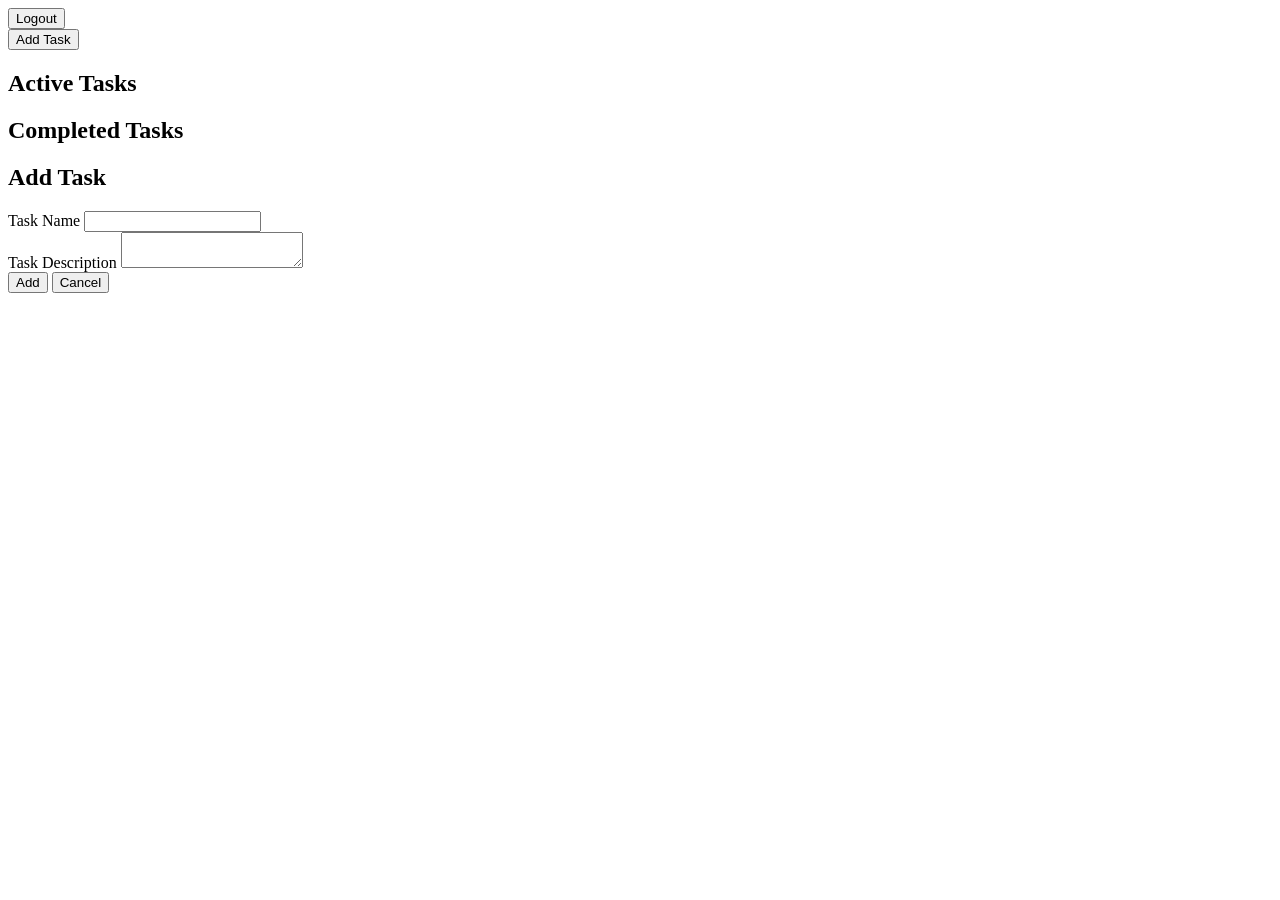
==== pages/dashboard.html @ ae3a2e30 "Add Dashboard HTML shell with task sections and modal" ====
<!DOCTYPE html>
<html lang="en">
<head>
  <meta charset="UTF-8">
  <meta name="viewport" content="width=device-width, initial-scale=1.0">
  <title>Dashboard - To-Do App</title>
  <link rel="stylesheet" href="../css/dashboard.css">
</head>
<body>

  <header class="dashboard-header">
    <div id="user-info"></div>
    <button id="logout-btn">Logout</button>
  </header>

  <main class="dashboard-main">

    <button id="add-task-btn">Add Task</button>

    <section id="active-tasks-section">
      <h2>Active Tasks</h2>
      <div id="active-tasks-list"></div>
    </section>

    <section id="completed-tasks-section">
      <h2>Completed Tasks</h2>
      <div id="completed-tasks-list"></div>
    </section>

  </main>

  <!-- Add/Edit Task Modal (hidden by default) -->
  <div id="task-modal" class="modal hidden">
    <div class="modal-content">
      <h2 id="modal-title">Add Task</h2>

      <form id="task-form">
        <input type="hidden" id="task-item-id">

        <div class="form-group">
          <label for="task-name">Task Name</label>
          <input type="text" id="task-name" name="item_name" required>
        </div>

        <div class="form-group">
          <label for="task-description">Task Description</label>
          <textarea id="task-description" name="item_description" required></textarea>
        </div>

        <div id="task-error" class="error-message"></div>

        <button type="submit" id="task-save-btn">Add</button>
        <button type="button" id="task-cancel-btn">Cancel</button>
      </form>
    </div>
  </div>

  <script src="https://code.jquery.com/jquery-3.7.1.min.js"></script>
  <script src="../js/api.js"></script>
  <script src="../js/auth.js"></script>
  <script src="../js/dashboard.js"></script>
</body>
</html>
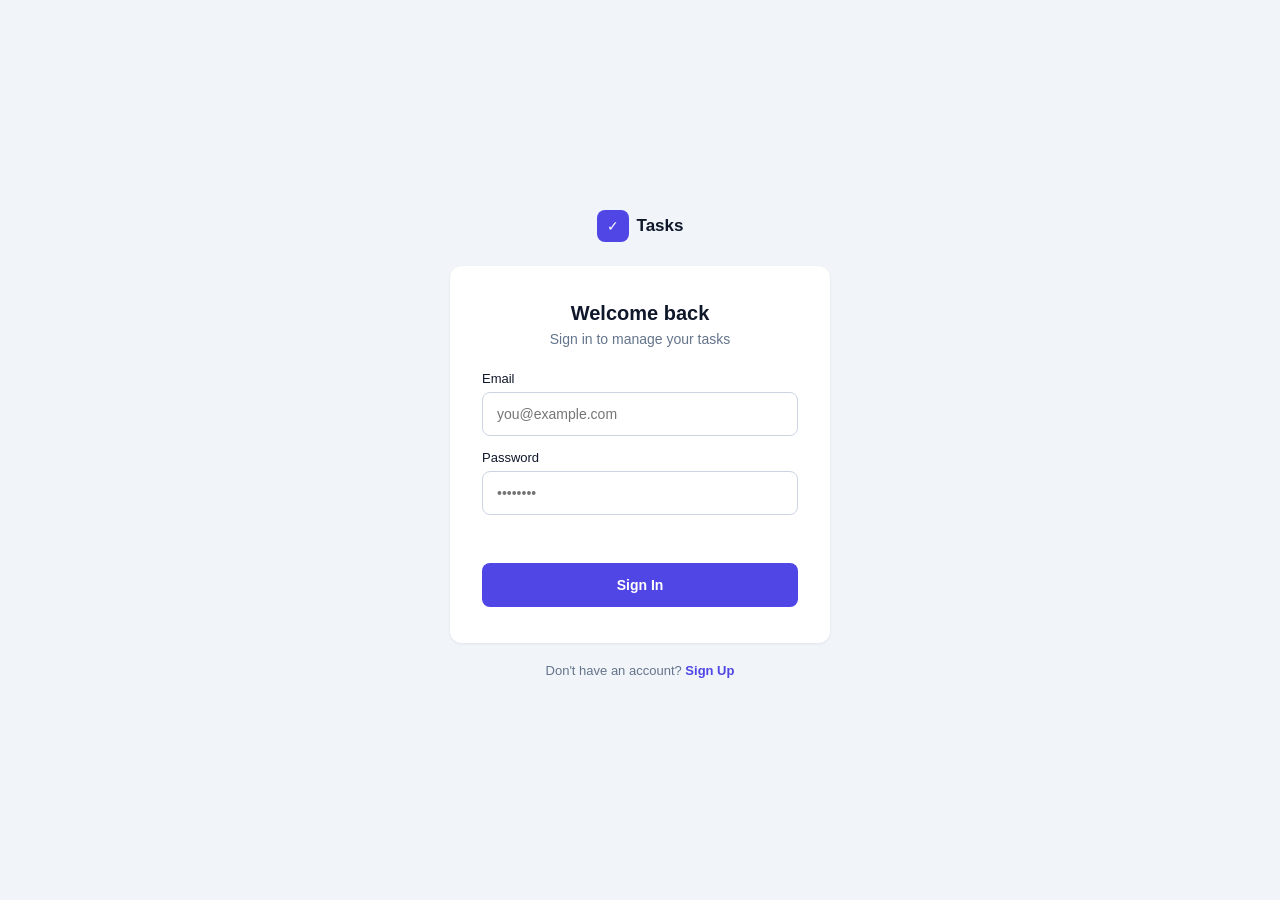
==== commit 3c7b9ef4: "Restyle app with indigo Figma Make-inspired design (auth pages, dashboard header, task counts, empty" ====
--- a/pages/dashboard.html
+++ b/pages/dashboard.html
@@ -9,22 +9,40 @@
 <body>
 
   <header class="dashboard-header">
-    <div id="user-info"></div>
-    <button id="logout-btn">Logout</button>
+    <div class="header-left">
+      <span class="brand-mark" aria-hidden="true">&#10003;</span>
+      <div class="header-titles">
+        <span class="brand-name">Tasks</span>
+        <span id="user-info"></span>
+      </div>
+    </div>
+    <button id="logout-btn" class="btn btn-ghost">Log out</button>
   </header>
 
   <main class="dashboard-main">
 
-    <button id="add-task-btn">Add Task</button>
+    <div class="page-title-row">
+      <div>
+        <h1>Your tasks</h1>
+        <p id="tasks-summary">0 active &middot; 0 completed</p>
+      </div>
+      <button id="add-task-btn" class="btn btn-primary">+ Add task</button>
+    </div>
 
     <section id="active-tasks-section">
-      <h2>Active Tasks</h2>
-      <div id="active-tasks-list"></div>
+      <div class="section-label">
+        <span>Active</span>
+        <span id="active-count" class="count-badge">0</span>
+      </div>
+      <div id="active-tasks-list" class="task-list-box"></div>
     </section>
 
     <section id="completed-tasks-section">
-      <h2>Completed Tasks</h2>
-      <div id="completed-tasks-list"></div>
+      <div class="section-label">
+        <span>Completed</span>
+        <span id="completed-count" class="count-badge">0</span>
+      </div>
+      <div id="completed-tasks-list" class="task-list-box"></div>
     </section>
 
   </main>
@@ -37,20 +55,22 @@
       <form id="task-form">
         <input type="hidden" id="task-item-id">
 
-        <div class="form-group">
-          <label for="task-name">Task Name</label>
-          <input type="text" id="task-name" name="item_name" required>
+        <div class="field">
+          <label class="field-label" for="task-name">Task Name</label>
+          <input class="input" type="text" id="task-name" name="item_name" required>
         </div>
 
-        <div class="form-group">
-          <label for="task-description">Task Description</label>
-          <textarea id="task-description" name="item_description" required></textarea>
+        <div class="field">
+          <label class="field-label" for="task-description">Task Description</label>
+          <textarea class="input" id="task-description" name="item_description" required></textarea>
         </div>
 
         <div id="task-error" class="error-message"></div>
 
-        <button type="submit" id="task-save-btn">Add</button>
-        <button type="button" id="task-cancel-btn">Cancel</button>
+        <div class="modal-actions">
+          <button type="button" id="task-cancel-btn" class="btn btn-ghost">Cancel</button>
+          <button type="submit" id="task-save-btn" class="btn btn-primary">Add</button>
+        </div>
       </form>
     </div>
   </div>
@@ -60,4 +80,4 @@
   <script src="../js/auth.js"></script>
   <script src="../js/dashboard.js"></script>
 </body>
-</html>+</html>
--- a/css/dashboard.css
+++ b/css/dashboard.css
@@ -0,0 +1,355 @@
+:root {
+  --primary: #4f46e5;
+  --primary-hover: #4338ca;
+  --bg: #f1f5f9;
+  --surface: #ffffff;
+  --ink: #0f172a;
+  --ink-2: #64748b;
+  --ink-muted: #94a3b8;
+  --border: #cbd5e1;
+  --danger: #dc2626;
+  --danger-bg: #fee2e2;
+  --radius: 10px;
+}
+
+* {
+  box-sizing: border-box;
+}
+
+body {
+  margin: 0;
+  font-family: -apple-system, "Segoe UI", Roboto, sans-serif;
+  background: var(--bg);
+  color: var(--ink);
+}
+
+.dashboard-header {
+  display: flex;
+  align-items: center;
+  justify-content: space-between;
+  padding: 14px 32px;
+  background: var(--surface);
+  border-bottom: 1px solid var(--border);
+}
+
+.header-left {
+  display: flex;
+  align-items: center;
+  gap: 10px;
+}
+
+.brand-mark {
+  display: inline-flex;
+  align-items: center;
+  justify-content: center;
+  width: 32px;
+  height: 32px;
+  border-radius: 8px;
+  background: var(--primary);
+  color: #fff;
+  font-size: 14px;
+  flex-shrink: 0;
+}
+
+.header-titles {
+  display: flex;
+  flex-direction: column;
+  line-height: 1.3;
+}
+
+.header-titles .brand-name {
+  font-size: 15px;
+  font-weight: 600;
+}
+
+#user-info {
+  font-size: 12px;
+  color: var(--ink-2);
+}
+
+.btn {
+  height: 40px;
+  padding: 0 16px;
+  font-size: 14px;
+  font-weight: 600;
+  font-family: inherit;
+  border: none;
+  border-radius: 8px;
+  cursor: pointer;
+}
+
+.btn-primary {
+  background: var(--primary);
+  color: #fff;
+}
+
+.btn-primary:hover {
+  background: var(--primary-hover);
+}
+
+.btn-ghost {
+  background: transparent;
+  border: 1px solid var(--border);
+  color: var(--ink-2);
+}
+
+.btn-ghost:hover {
+  border-color: var(--ink-muted);
+  color: var(--ink);
+}
+
+.dashboard-main {
+  max-width: 860px;
+  margin: 0 auto;
+  padding: 32px;
+}
+
+.page-title-row {
+  display: flex;
+  align-items: flex-start;
+  justify-content: space-between;
+  margin-bottom: 28px;
+}
+
+.page-title-row h1 {
+  font-size: 24px;
+  font-weight: 600;
+  margin: 0;
+}
+
+#tasks-summary {
+  font-size: 14px;
+  color: var(--ink-2);
+  margin: 4px 0 0;
+}
+
+#active-tasks-section,
+#completed-tasks-section {
+  margin-bottom: 28px;
+}
+
+.section-label {
+  display: flex;
+  align-items: center;
+  gap: 8px;
+  font-size: 12px;
+  font-weight: 600;
+  letter-spacing: 0.04em;
+  text-transform: uppercase;
+  color: var(--ink-2);
+  margin-bottom: 10px;
+}
+
+.count-badge {
+  font-size: 12px;
+  color: var(--primary);
+}
+
+.task-list-box {
+  background: var(--surface);
+  border: 1px solid var(--border);
+  border-radius: var(--radius);
+  min-height: 96px;
+}
+
+.empty-state {
+  display: flex;
+  flex-direction: column;
+  align-items: center;
+  justify-content: center;
+  gap: 10px;
+  padding: 40px 20px;
+  color: var(--ink-muted);
+  font-size: 14px;
+}
+
+.empty-state-icon {
+  font-size: 22px;
+  opacity: 0.6;
+}
+
+.task-card {
+  display: flex;
+  align-items: center;
+  justify-content: space-between;
+  gap: 16px;
+  padding: 16px 20px;
+  border-bottom: 1px solid #eef0f4;
+}
+
+.task-card:last-child {
+  border-bottom: none;
+}
+
+.task-name {
+  margin: 0 0 4px;
+  font-size: 15px;
+  font-weight: 600;
+}
+
+.task-description {
+  margin: 0;
+  font-size: 13px;
+  color: var(--ink-2);
+}
+
+.task-card.completed .task-name,
+.task-card.completed .task-description {
+  text-decoration: line-through;
+  color: var(--ink-muted);
+}
+
+.task-actions {
+  display: flex;
+  gap: 8px;
+  flex-shrink: 0;
+}
+
+.task-actions button {
+  height: 34px;
+  padding: 0 12px;
+  border-radius: 7px;
+  font-family: inherit;
+  font-size: 13px;
+  font-weight: 600;
+  cursor: pointer;
+  border: 1px solid transparent;
+}
+
+.edit-btn {
+  background: transparent;
+  border-color: var(--border);
+  color: var(--ink-2);
+}
+
+.edit-btn:hover {
+  border-color: var(--primary);
+  color: var(--primary);
+}
+
+.complete-btn {
+  background: var(--primary);
+  color: #fff;
+}
+
+.complete-btn:hover {
+  background: var(--primary-hover);
+}
+
+.restore-btn {
+  background: transparent;
+  border-color: var(--primary);
+  color: var(--primary);
+}
+
+.restore-btn:hover {
+  background: #eef2ff;
+}
+
+.delete-btn {
+  background: transparent;
+  border-color: var(--border);
+  color: var(--danger);
+}
+
+.delete-btn:hover {
+  border-color: var(--danger);
+  background: var(--danger-bg);
+}
+
+.modal {
+  position: fixed;
+  inset: 0;
+  background: rgba(15, 23, 42, 0.45);
+  display: flex;
+  align-items: center;
+  justify-content: center;
+  padding: 16px;
+}
+
+.modal.hidden {
+  display: none;
+}
+
+.modal-content {
+  width: 100%;
+  max-width: 420px;
+  background: var(--surface);
+  border-radius: 12px;
+  padding: 28px 28px 24px;
+}
+
+.modal-content h2 {
+  margin: 0 0 20px;
+  font-size: 18px;
+  font-weight: 600;
+}
+
+.modal-content .field {
+  margin-bottom: 14px;
+  display: flex;
+  flex-direction: column;
+}
+
+.modal-content .field-label {
+  font-size: 13px;
+  font-weight: 500;
+  color: var(--ink);
+  margin-bottom: 6px;
+}
+
+.modal-content .input {
+  width: 100%;
+  border-radius: 8px;
+  border: 1px solid var(--border);
+  padding: 10px 14px;
+  font-size: 14px;
+  font-family: inherit;
+  color: var(--ink);
+  resize: vertical;
+}
+
+.modal-content textarea.input {
+  height: auto;
+  min-height: 80px;
+}
+
+.modal-content .input:focus {
+  outline: none;
+  border-color: var(--primary);
+  box-shadow: 0 0 0 3px rgba(79, 70, 229, 0.15);
+}
+
+.modal-content .error-message {
+  color: var(--danger);
+  font-size: 13px;
+  margin-bottom: 12px;
+  min-height: 16px;
+}
+
+.modal-actions {
+  display: flex;
+  justify-content: flex-end;
+  gap: 8px;
+  margin-top: 4px;
+}
+
+@media (max-width: 600px) {
+  .page-title-row {
+    flex-direction: column;
+    gap: 16px;
+  }
+
+  .task-card {
+    flex-direction: column;
+    align-items: flex-start;
+  }
+
+  .task-actions {
+    width: 100%;
+  }
+
+  .task-actions button {
+    flex: 1;
+  }
+}
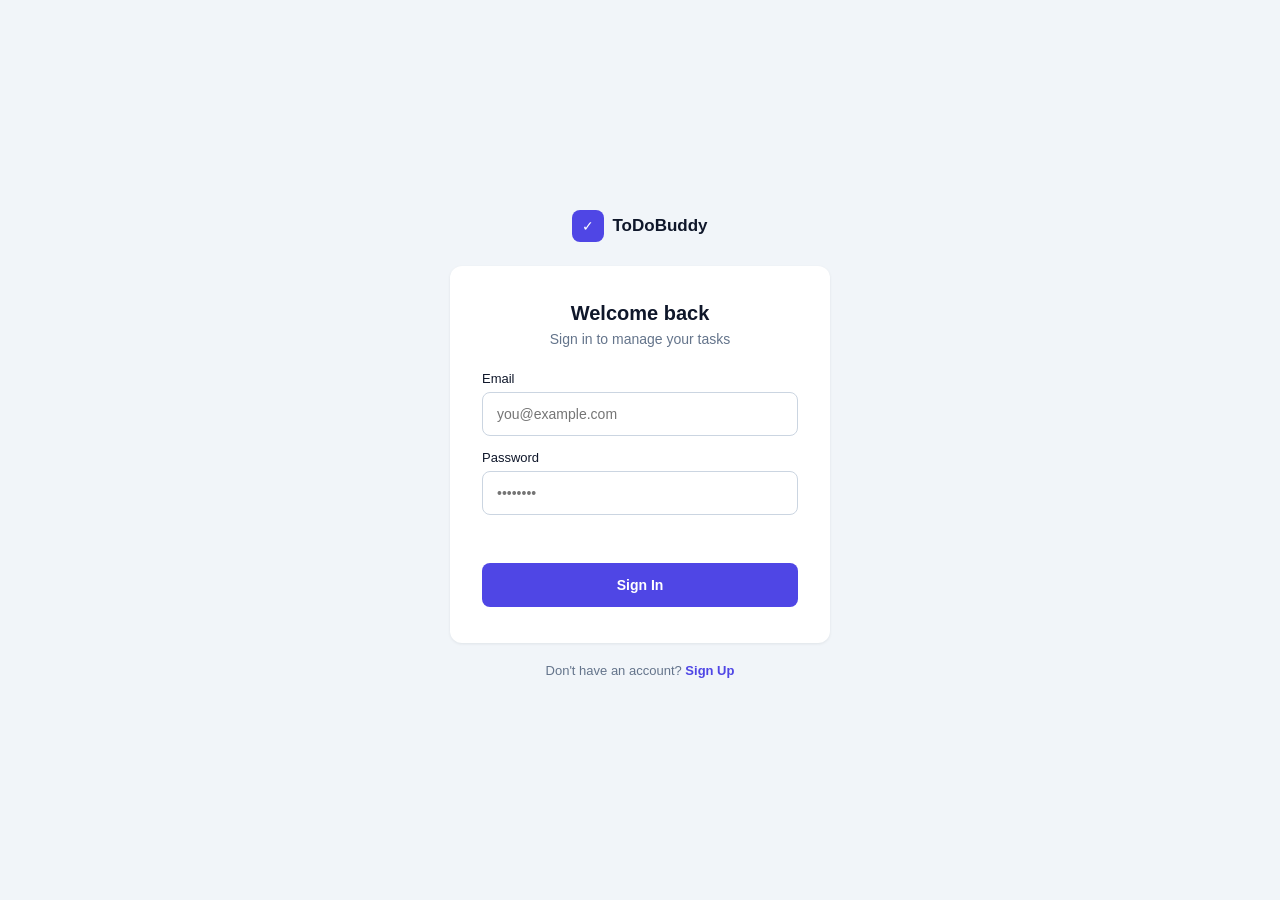
==== commit b47af9e4: "Rebrand web app name from Tasks to ToDoBuddy" ====
--- a/pages/dashboard.html
+++ b/pages/dashboard.html
@@ -3,7 +3,7 @@
 <head>
   <meta charset="UTF-8">
   <meta name="viewport" content="width=device-width, initial-scale=1.0">
-  <title>Dashboard - To-Do App</title>
+  <title>Dashboard - ToDoBuddy</title>
   <link rel="stylesheet" href="../css/dashboard.css">
 </head>
 <body>
@@ -12,11 +12,14 @@
     <div class="header-left">
       <span class="brand-mark" aria-hidden="true">&#10003;</span>
       <div class="header-titles">
-        <span class="brand-name">Tasks</span>
+        <span class="brand-name">ToDoBuddy</span>
         <span id="user-info"></span>
       </div>
     </div>
-    <button id="logout-btn" class="btn btn-ghost">Log out</button>
+    <button id="logout-btn" class="btn btn-ghost">
+      <svg viewBox="0 0 24 24" fill="none" stroke-width="2" stroke-linecap="round" stroke-linejoin="round"><path d="M9 21H5a2 2 0 0 1-2-2V5a2 2 0 0 1 2-2h4"/><polyline points="16 17 21 12 16 7"/><line x1="21" y1="12" x2="9" y2="12"/></svg>
+      Log out
+    </button>
   </header>
 
   <main class="dashboard-main">
@@ -80,4 +83,4 @@
   <script src="../js/auth.js"></script>
   <script src="../js/dashboard.js"></script>
 </body>
-</html>
+</html>
--- a/css/dashboard.css
+++ b/css/dashboard.css
@@ -89,13 +89,21 @@
 
 .btn-ghost {
   background: transparent;
-  border: 1px solid var(--border);
-  color: var(--ink-2);
+  border: none;
+  color: var(--ink-2);
+  display: inline-flex;
+  align-items: center;
+  gap: 6px;
 }
 
 .btn-ghost:hover {
-  border-color: var(--ink-muted);
   color: var(--ink);
+}
+
+.btn-ghost svg {
+  width: 16px;
+  height: 16px;
+  stroke: currentColor;
 }
 
 .dashboard-main {
@@ -147,9 +155,12 @@
 
 .task-list-box {
   background: var(--surface);
-  border: 1px solid var(--border);
-  border-radius: var(--radius);
-  min-height: 96px;
+  border: 1px dashed var(--border);
+  border-radius: 16px;
+}
+
+.task-list-box:has(.task-card) {
+  border-style: solid;
 }
 
 .empty-state {
@@ -159,13 +170,14 @@
   justify-content: center;
   gap: 10px;
   padding: 40px 20px;
-  color: var(--ink-muted);
-  font-size: 14px;
-}
-
-.empty-state-icon {
-  font-size: 22px;
-  opacity: 0.6;
+  color: var(--ink-2);
+  font-size: 14px;
+}
+
+.empty-state-icon svg {
+  width: 26px;
+  height: 26px;
+  stroke: var(--ink-muted);
 }
 
 .task-card {
@@ -181,8 +193,16 @@
   border-bottom: none;
 }
 
+.task-info {
+  display: flex;
+  flex-direction: column;
+  gap: 4px;
+  text-align: left;
+  min-width: 0;
+}
+
 .task-name {
-  margin: 0 0 4px;
+  margin: 0;
   font-size: 15px;
   font-weight: 600;
 }
@@ -352,4 +372,4 @@
   .task-actions button {
     flex: 1;
   }
-}
+}
